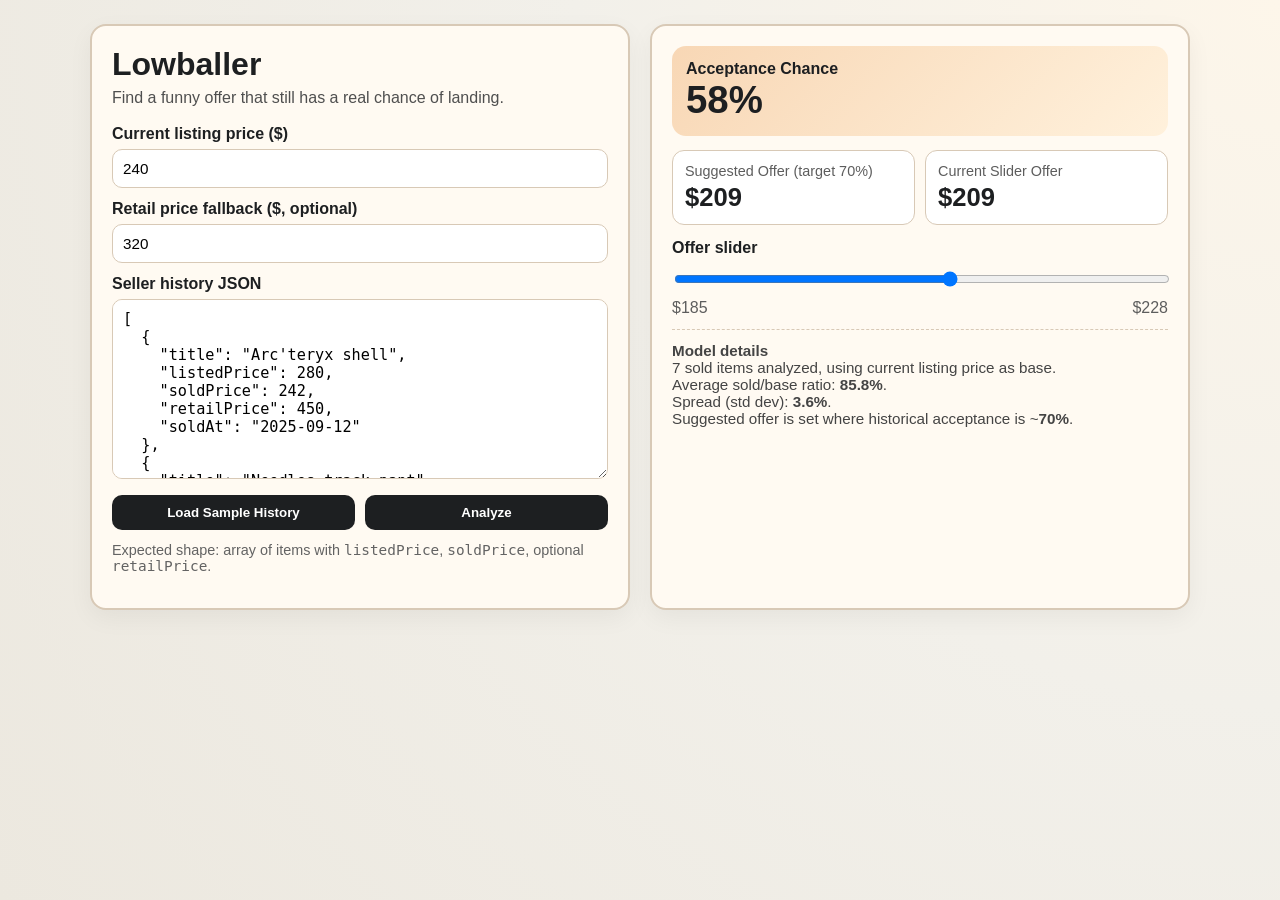
==== index.html @ 646c8aa0 "added the files for the chrome extension" ====
<!doctype html>
<html lang="en">
<head>
  <meta charset="UTF-8" />
  <meta name="viewport" content="width=device-width, initial-scale=1.0" />
  <title>Lowballer</title>
  <link rel="stylesheet" href="styles.css" />
</head>
<body>
  <main class="app-shell">
    <section class="panel panel-left">
      <h1>Lowballer</h1>
      <p class="tagline">Find a funny offer that still has a real chance of landing.</p>

      <label for="listingPrice">Current listing price ($)</label>
      <input id="listingPrice" type="number" min="1" step="1" value="240" />

      <label for="retailPrice">Retail price fallback ($, optional)</label>
      <input id="retailPrice" type="number" min="1" step="1" value="320" />

      <label for="historyInput">Seller history JSON</label>
      <textarea id="historyInput" spellcheck="false"></textarea>

      <div class="button-row">
        <button id="loadSampleBtn" type="button">Load Sample History</button>
        <button id="analyzeBtn" type="button">Analyze</button>
      </div>

      <p class="hint">Expected shape: array of items with <code>listedPrice</code>, <code>soldPrice</code>, optional <code>retailPrice</code>.</p>
    </section>

    <section class="panel panel-right">
      <div class="meter-wrap">
        <div class="meter-label">Acceptance Chance</div>
        <div id="acceptanceValue" class="meter-value">--%</div>
      </div>

      <div class="offer-wrap">
        <div class="offer-card">
          <div class="offer-label">Suggested Offer (target 70%)</div>
          <div id="suggestedOffer" class="offer-value">$--</div>
        </div>
        <div class="offer-card">
          <div class="offer-label">Current Slider Offer</div>
          <div id="sliderOffer" class="offer-value">$--</div>
        </div>
      </div>

      <label for="offerSlider">Offer slider</label>
      <input id="offerSlider" type="range" min="0" max="100" step="1" value="50" />

      <div class="range-row">
        <span id="rangeMin">$--</span>
        <span id="rangeMax">$--</span>
      </div>

      <div id="modelNotes" class="model-notes"></div>
    </section>
  </main>

  <script type="module" src="app.js"></script>
</body>
</html>
---- styles.css ----
:root {
  --bg: #f2f0ea;
  --ink: #1d1f21;
  --accent: #d95f02;
  --accent-soft: #f8d7b5;
  --panel: #fffaf2;
  --border: #d8c9b6;
  --good: #2f855a;
  --warn: #c53030;
}

* {
  box-sizing: border-box;
}

body {
  margin: 0;
  font-family: "IBM Plex Sans", "Segoe UI", sans-serif;
  background: radial-gradient(circle at top right, #fdf6ea, var(--bg) 45%, #ece8df 100%);
  color: var(--ink);
  min-height: 100vh;
  padding: 24px;
}

.app-shell {
  max-width: 1100px;
  margin: 0 auto;
  display: grid;
  grid-template-columns: 1fr 1fr;
  gap: 20px;
}

.panel {
  background: var(--panel);
  border: 2px solid var(--border);
  border-radius: 16px;
  padding: 20px;
  box-shadow: 0 8px 24px rgba(0, 0, 0, 0.05);
}

h1 {
  margin: 0 0 6px;
  font-family: "Space Grotesk", "Segoe UI", sans-serif;
  font-size: 2rem;
}

.tagline {
  margin: 0 0 18px;
  color: #4f4f4f;
}

label {
  display: block;
  margin: 12px 0 6px;
  font-weight: 600;
}

input[type="number"],
textarea,
button,
input[type="range"] {
  width: 100%;
}

input[type="number"],
textarea {
  border: 1px solid var(--border);
  border-radius: 10px;
  padding: 10px;
  font-size: 0.95rem;
  background: #fff;
}

textarea {
  min-height: 180px;
  resize: vertical;
  font-family: "JetBrains Mono", Consolas, monospace;
}

button {
  border: none;
  border-radius: 10px;
  background: var(--ink);
  color: #fff;
  padding: 10px 12px;
  font-weight: 700;
  cursor: pointer;
}

button:hover {
  filter: brightness(1.08);
}

.button-row {
  margin-top: 12px;
  display: grid;
  grid-template-columns: 1fr 1fr;
  gap: 10px;
}

.hint {
  margin-top: 12px;
  color: #636363;
  font-size: 0.9rem;
}

.meter-wrap {
  background: linear-gradient(135deg, var(--accent-soft), #fff1dc);
  border-radius: 14px;
  padding: 14px;
}

.meter-label {
  font-weight: 700;
}

.meter-value {
  font-family: "Space Grotesk", "Segoe UI", sans-serif;
  font-size: 2.4rem;
  font-weight: 700;
}

.offer-wrap {
  margin: 14px 0;
  display: grid;
  grid-template-columns: 1fr 1fr;
  gap: 10px;
}

.offer-card {
  border: 1px solid var(--border);
  border-radius: 12px;
  padding: 12px;
  background: #fff;
}

.offer-label {
  color: #5d5d5d;
  font-size: 0.9rem;
}

.offer-value {
  margin-top: 4px;
  font-size: 1.6rem;
  font-weight: 700;
}

input[type="range"] {
  margin-top: 8px;
}

.range-row {
  margin-top: 8px;
  display: flex;
  justify-content: space-between;
  color: #5d5d5d;
}

.model-notes {
  margin-top: 12px;
  border-top: 1px dashed var(--border);
  padding-top: 12px;
  color: #444;
  font-size: 0.95rem;
}

.good {
  color: var(--good);
}

.warn {
  color: var(--warn);
}

@media (max-width: 850px) {
  .app-shell {
    grid-template-columns: 1fr;
  }
}
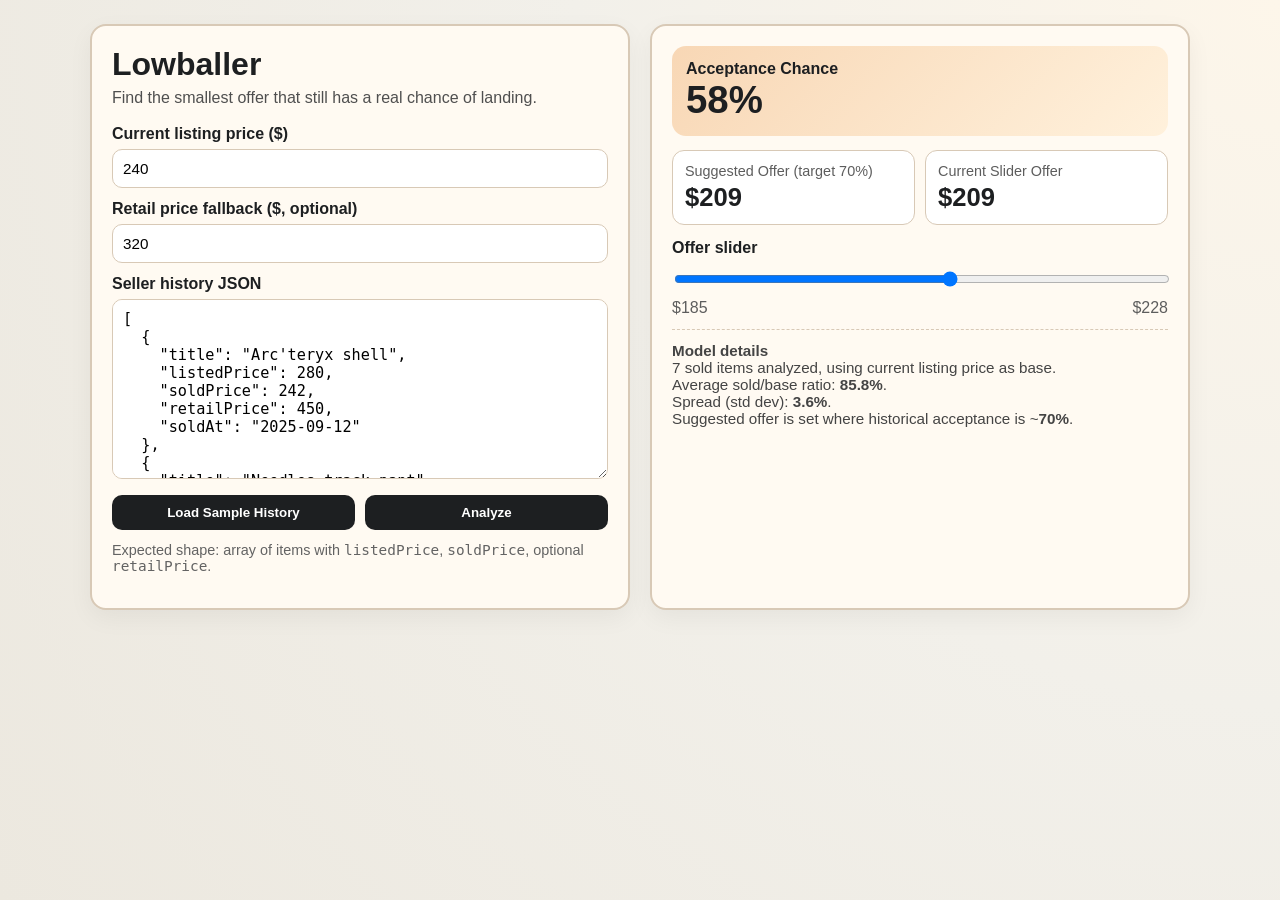
==== commit 7ef13ad2: "chaanged the description" ====
--- a/index.html
+++ b/index.html
@@ -10,7 +10,7 @@
   <main class="app-shell">
     <section class="panel panel-left">
       <h1>Lowballer</h1>
-      <p class="tagline">Find a funny offer that still has a real chance of landing.</p>
+      <p class="tagline">Find the smallest offer that still has a real chance of landing.</p>
 
       <label for="listingPrice">Current listing price ($)</label>
       <input id="listingPrice" type="number" min="1" step="1" value="240" />
